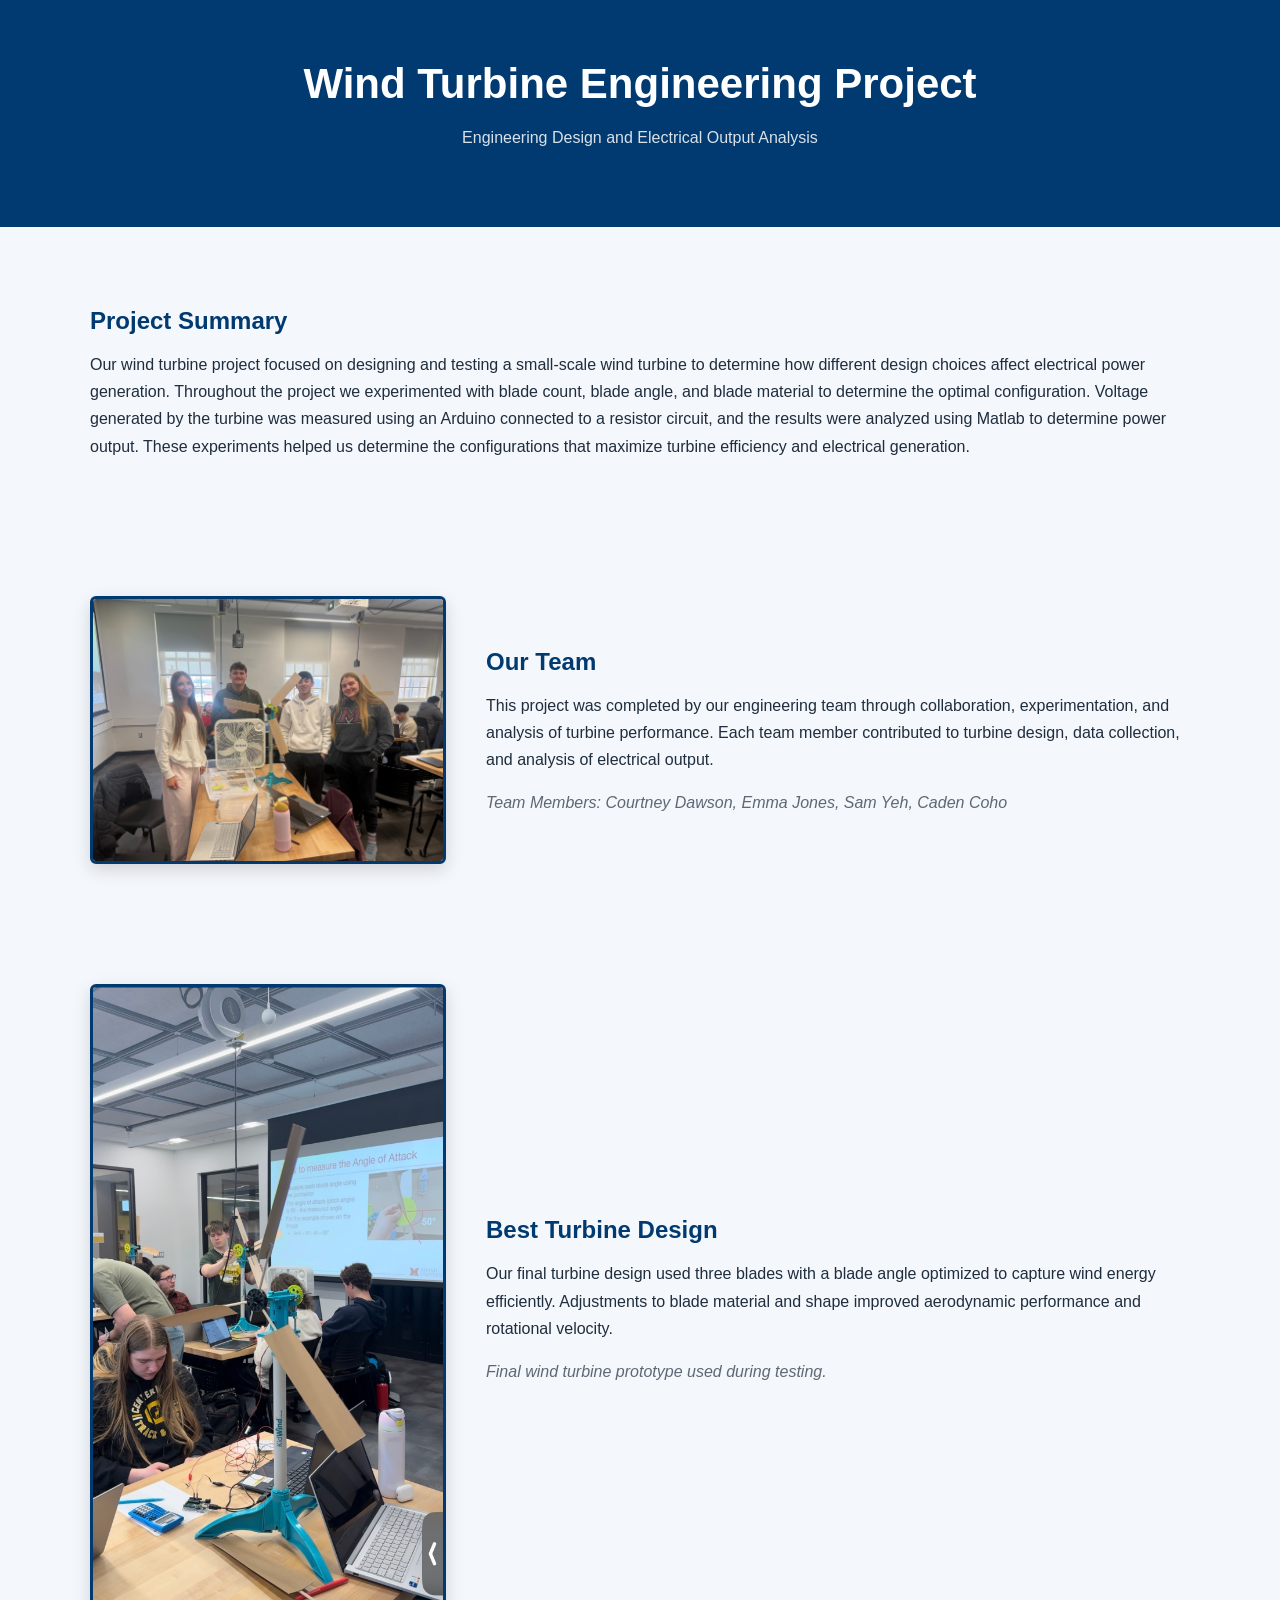
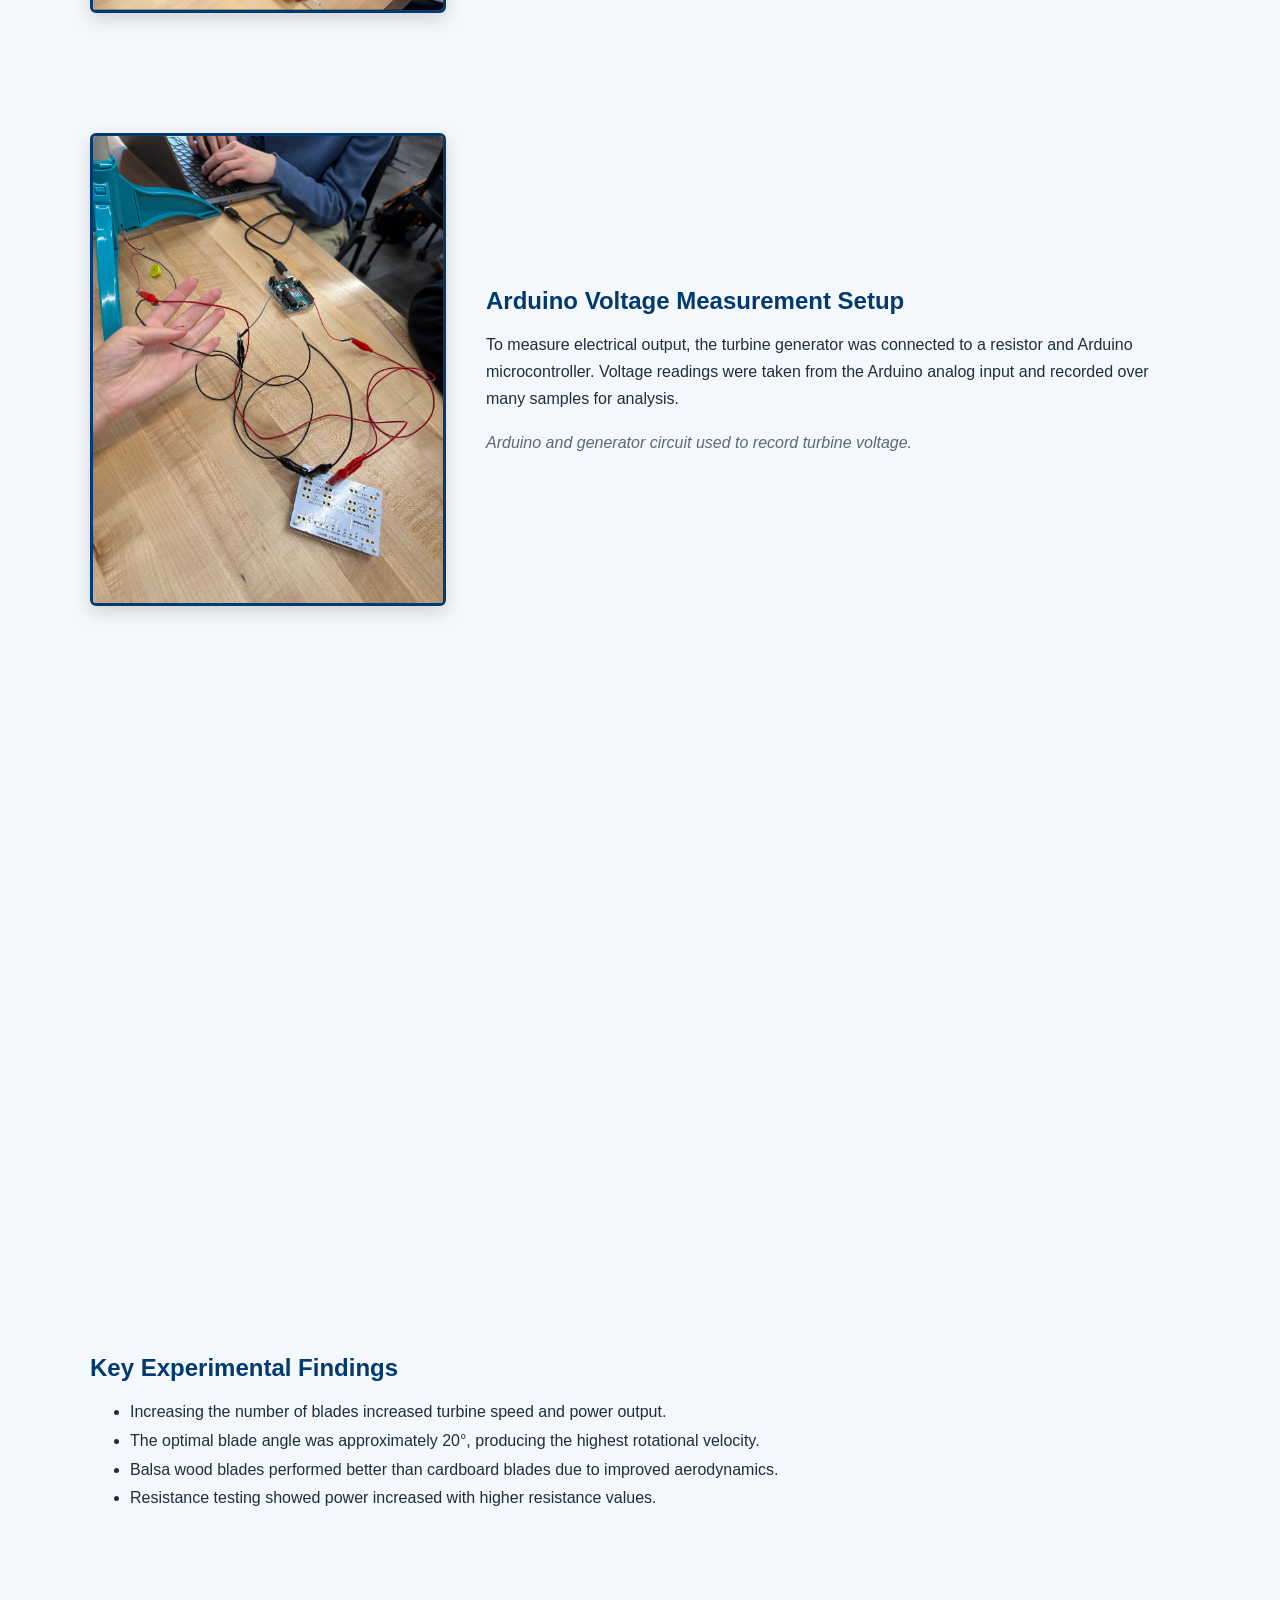
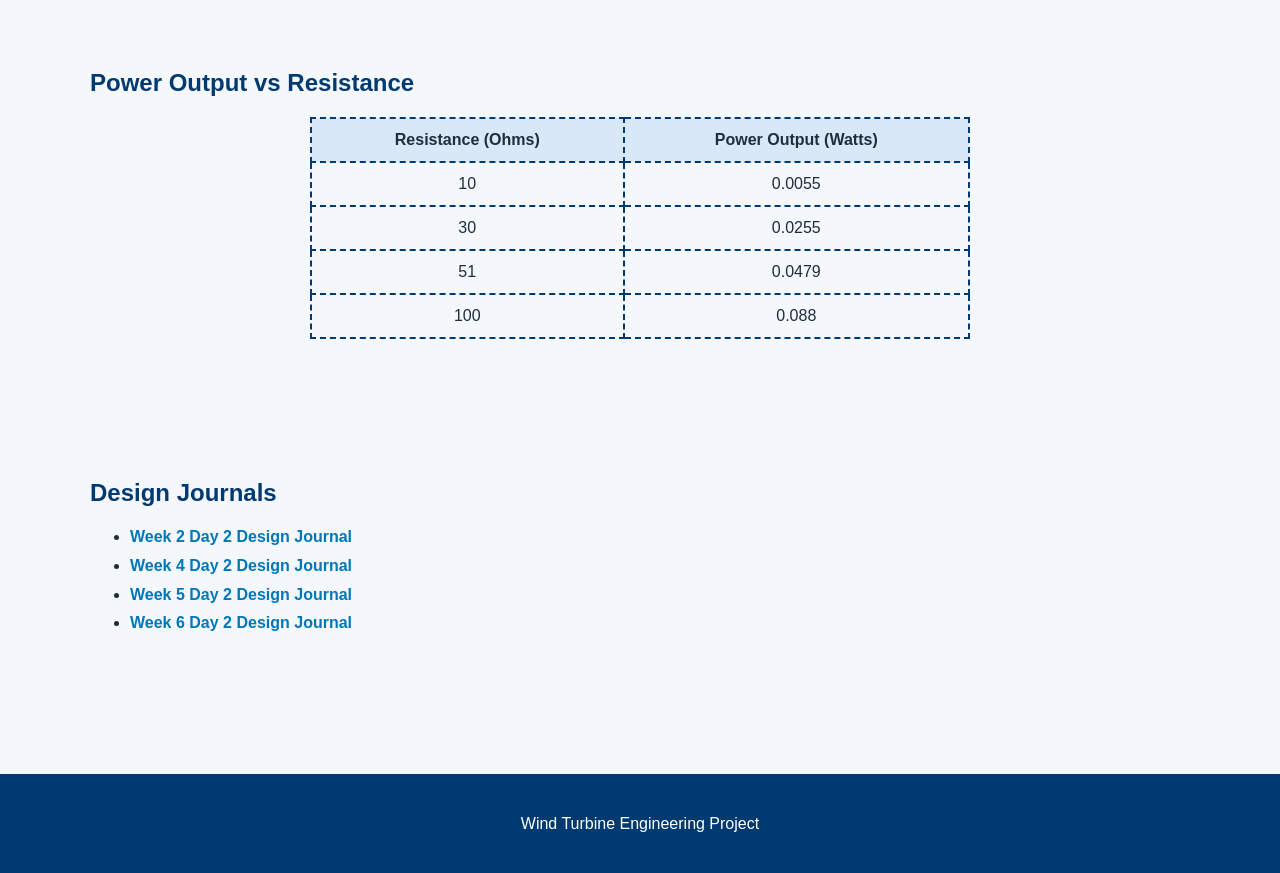
==== index.html @ 46919a98 "initial files" ====
<!DOCTYPE html>
<html>

<head>
<meta charset="UTF-8">
<title>Wind Turbine Engineering Project</title>

<link rel="stylesheet" href="style.css">

<script>
document.addEventListener("DOMContentLoaded", function () {
    const observer = new IntersectionObserver(entries => {
        entries.forEach(entry => {
            if(entry.isIntersecting){
                entry.target.classList.add("show");
            }
        });
    });

    document.querySelectorAll(".fade").forEach(el => observer.observe(el));
});
</script>

</head>

<body>

<header>
<h1>Wind Turbine Engineering Project</h1>
<p class="subtitle">Engineering Design and Electrical Output Analysis</p>
</header>

<section class="fade">

<h2>Project Summary</h2>

<p>
Our wind turbine project focused on designing and testing a small-scale wind turbine to determine how
different design choices affect electrical power generation. Throughout the project we experimented
with blade count, blade angle, and blade material to determine the optimal configuration.

Voltage generated by the turbine was measured using an Arduino connected to a resistor circuit,
and the results were analyzed using Matlab to determine power output. These experiments helped
us determine the configurations that maximize turbine efficiency and electrical generation.
</p>

</section>


<section class="content fade">

<img src="images/groupPhoto.jpg">

<div class="text">

<h2>Our Team</h2>

<p>
This project was completed by our engineering team through collaboration, experimentation,
and analysis of turbine performance. Each team member contributed to turbine design,
data collection, and analysis of electrical output.
</p>

<p class="caption">
Team Members: Courtney Dawson, Emma Jones, Sam Yeh, Caden Coho
</p>

</div>

</section>


<section class="content fade">

<img src="images/turbineDesign.jpg">

<div class="text">

<h2>Best Turbine Design</h2>

<p>
Our final turbine design used three blades with a blade angle optimized to capture wind
energy efficiently. Adjustments to blade material and shape improved aerodynamic
performance and rotational velocity.
</p>

<p class="caption">
Final wind turbine prototype used during testing.
</p>

</div>

</section>


<section class="content fade">

<img src="images/arduinoSetup.jpg">

<div class="text">

<h2>Arduino Voltage Measurement Setup</h2>

<p>
To measure electrical output, the turbine generator was connected to a resistor
and Arduino microcontroller. Voltage readings were taken from the Arduino
analog input and recorded over many samples for analysis.
</p>

<p class="caption">
Arduino and generator circuit used to record turbine voltage.
</p>

</div>

</section>


<section class="content fade">

<img src="images/100ohmGraph.jpg">

<div class="text">

<h2>Voltage Graph (100Ω Resistor)</h2>

<p>
Voltage data collected from the Arduino was exported into Matlab, where
voltage values were plotted and used to calculate electrical power output.
</p>

<p class="caption">
Matlab graph showing voltage output over time.
</p>

</div>

</section>


<section class="fade">

<h2>How Power Was Measured</h2>

<p>
Electrical power output was determined using the equation P = V² / R,
where V is voltage measured by the Arduino and R is the resistance in ohms.
The Matlab program collected hundreds of voltage samples and calculated
the average power produced by the turbine under different loads.
</p>

</section>


<section class="fade">

<h2>Key Experimental Findings</h2>

<ul>
<li>Increasing the number of blades increased turbine speed and power output.</li>
<li>The optimal blade angle was approximately 20°, producing the highest rotational velocity.</li>
<li>Balsa wood blades performed better than cardboard blades due to improved aerodynamics.</li>
<li>Resistance testing showed power increased with higher resistance values.</li>
</ul>

</section>


<section class="fade">

<h2>Power Output vs Resistance</h2>

<table>

<tr>
<th>Resistance (Ohms)</th>
<th>Power Output (Watts)</th>
</tr>

<tr>
<td>10</td>
<td>0.0055</td>
</tr>

<tr>
<td>30</td>
<td>0.0255</td>
</tr>

<tr>
<td>51</td>
<td>0.0479</td>
</tr>

<tr>
<td>100</td>
<td>0.088</td>
</tr>

</table>

</section>


<section class="fade">

<h2>Design Journals</h2>

<ul class="links">

<li><a href="https://docs.google.com/document/d/17DXyozwXg_ZcPBM3tjQRhhYJWCdZGGD9/edit">Week 2 Day 2 Design Journal</a></li>

<li><a href="https://docs.google.com/document/d/1AQGtur_6Gshn73xTKOfvVSmLyWhQVpN_/edit">Week 4 Day 2 Design Journal</a></li>

<li><a href="https://docs.google.com/document/d/1jI0SAjswWoUORRh4mjJxmwqRu-SwBqV4/edit">Week 5 Day 2 Design Journal</a></li>

<li><a href="https://docs.google.com/document/d/1A6pc7gfY2SaaCiGwe5ga8tLrhDIPPXIB/edit">Week 6 Day 2 Design Journal</a></li>

</ul>

</section>


<footer>
<p>Wind Turbine Engineering Project</p>
</footer>

</body>
</html>
---- style.css ----
html{
scroll-behavior:smooth;
}

body{

font-family: Arial, Helvetica, sans-serif;

margin:0;

background:#f4f7fb;

color:#1f2d3d;

}


header{

background:#003a70;

color:white;

text-align:center;

padding:60px 20px;

}

.subtitle{
opacity:0.85;
}


section{

max-width:1100px;

margin:auto;

padding:60px 20px;

}


h1{
margin:0;
font-size:42px;
}

h2{

color:#003a70;

margin-bottom:15px;

}

p{
line-height:1.7;
}


.content{

display:flex;

align-items:center;

gap:40px;

}


.content img{

width:350px;

border-radius:6px;

box-shadow:0 6px 18px rgba(0,0,0,0.15);

}


.text{
flex:1;
}


.caption{

font-style:italic;

opacity:0.7;

margin-top:10px;

}


table{

width:60%;

margin:auto;

border-collapse:collapse;

margin-top:20px;

}


th,td{

border:2px dashed #003a70;

padding:12px;

text-align:center;

}


th{

background:#d9e8f7;

}


ul{

line-height:1.8;

}


.links a{

color:#0077b6;

text-decoration:none;

font-weight:bold;

}

.links a:hover{

text-decoration:underline;

}


footer{

background:#003a70;

color:white;

text-align:center;

padding:20px;

margin-top:60px;

}


/* Scroll Animations */

.fade{

opacity:0;

transform:translateY(40px);

transition:all 1s ease;

}

.show{

opacity:1;

transform:translateY(0);

}
.content img{

width:350px;

border-radius:6px;

border:3px solid #003a70;

box-shadow:0 6px 18px rgba(0,0,0,0.15);

}
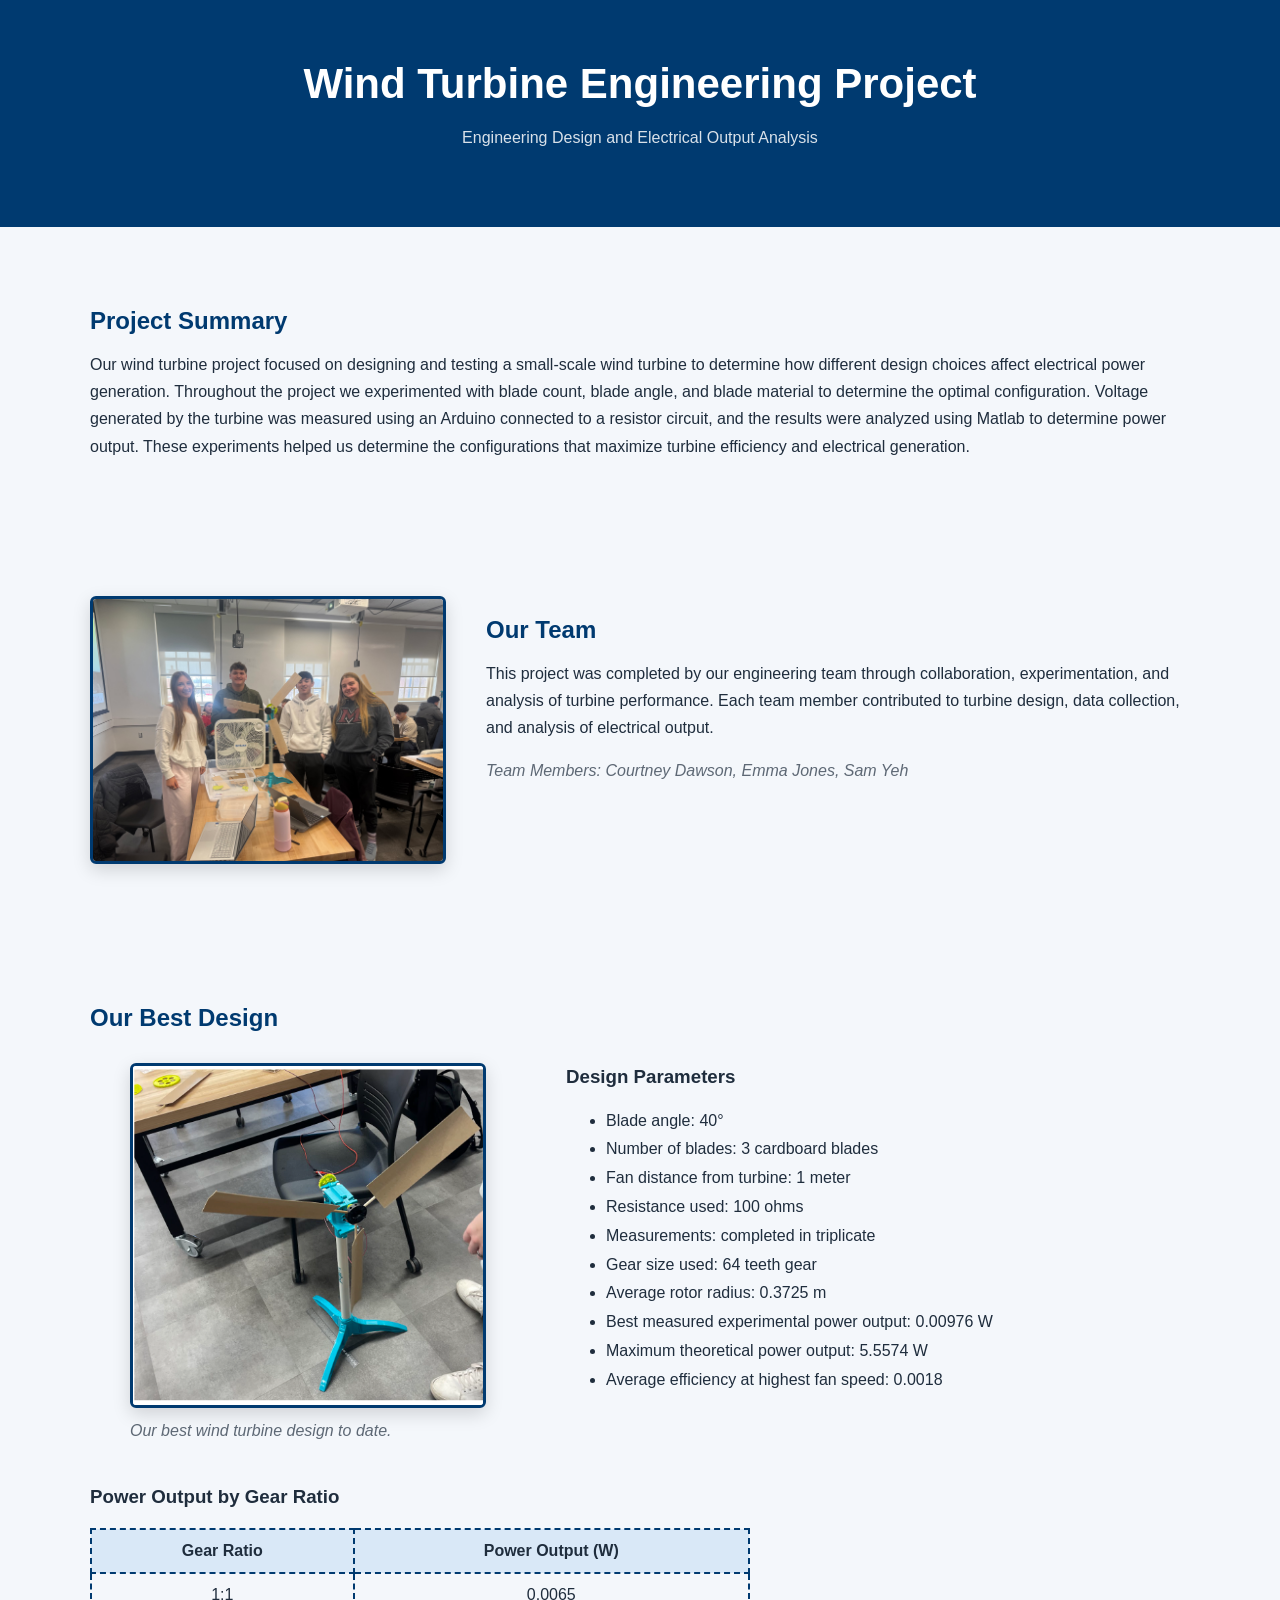
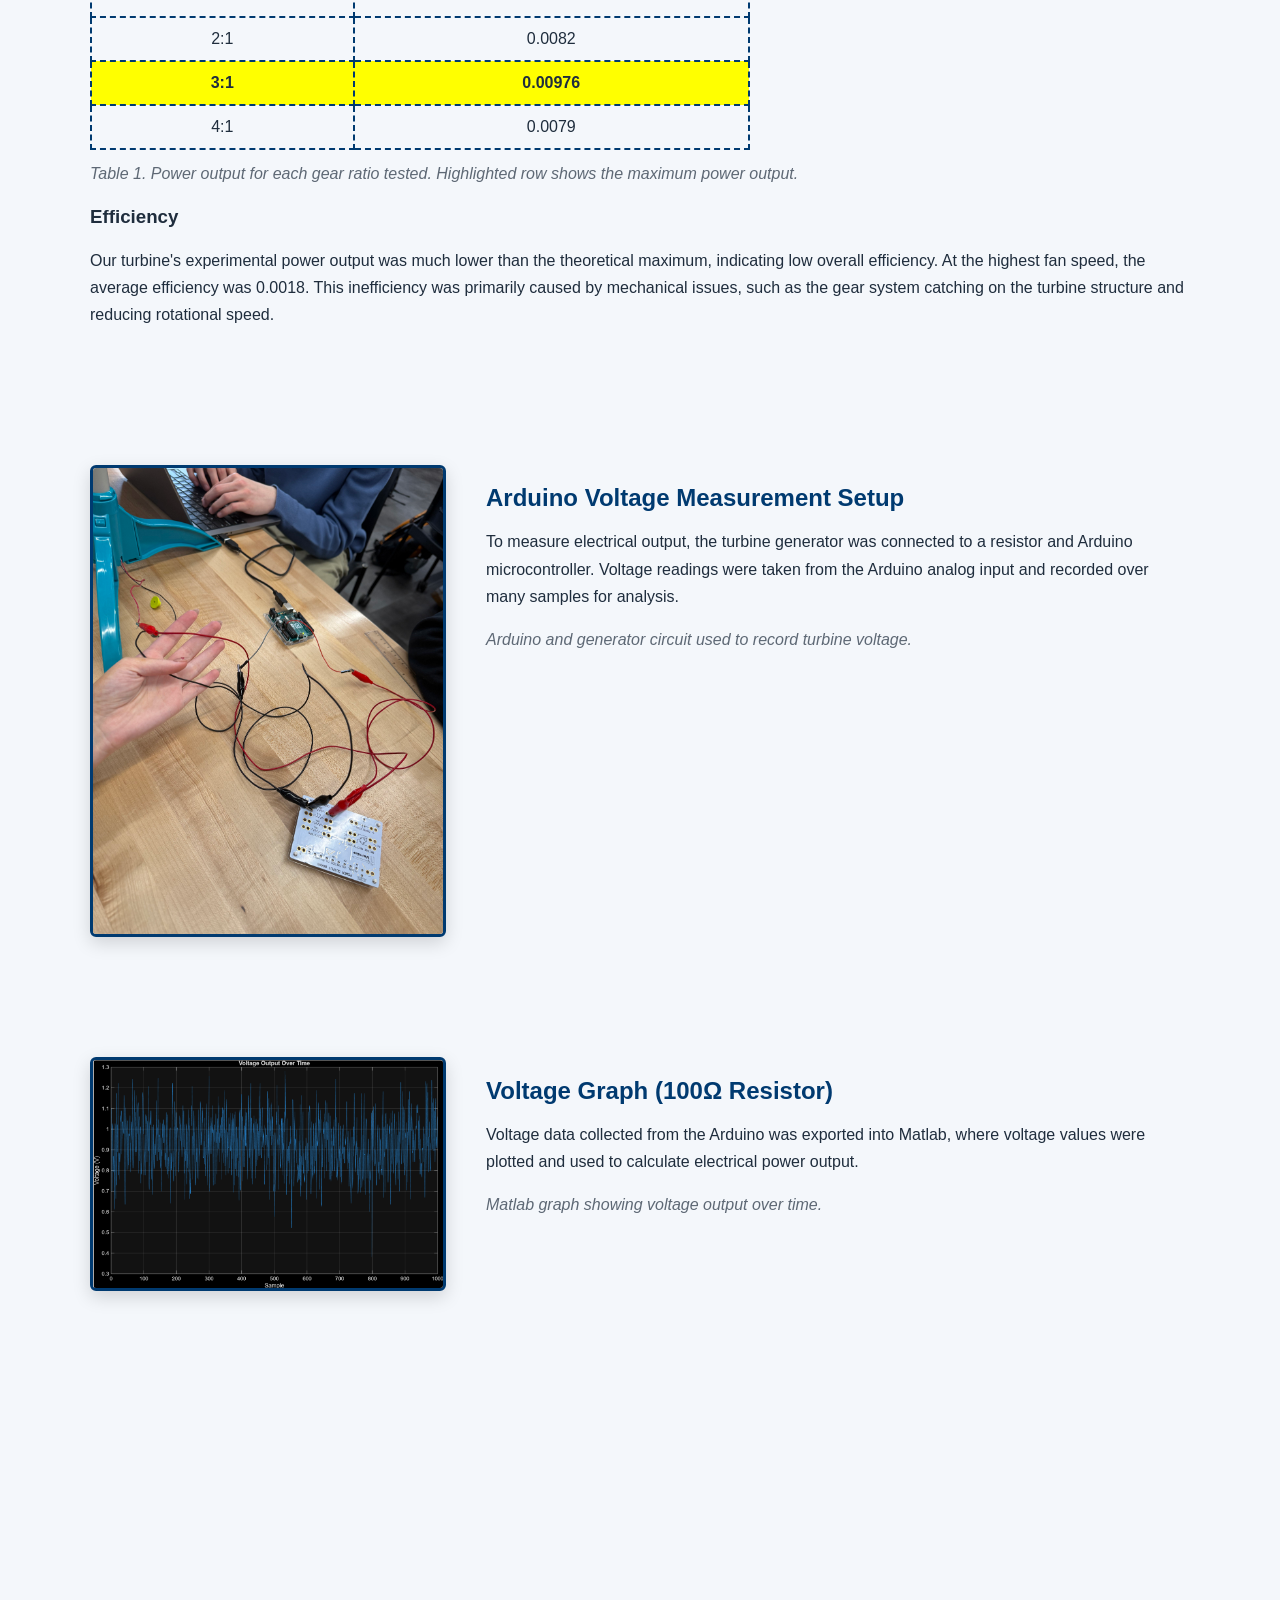
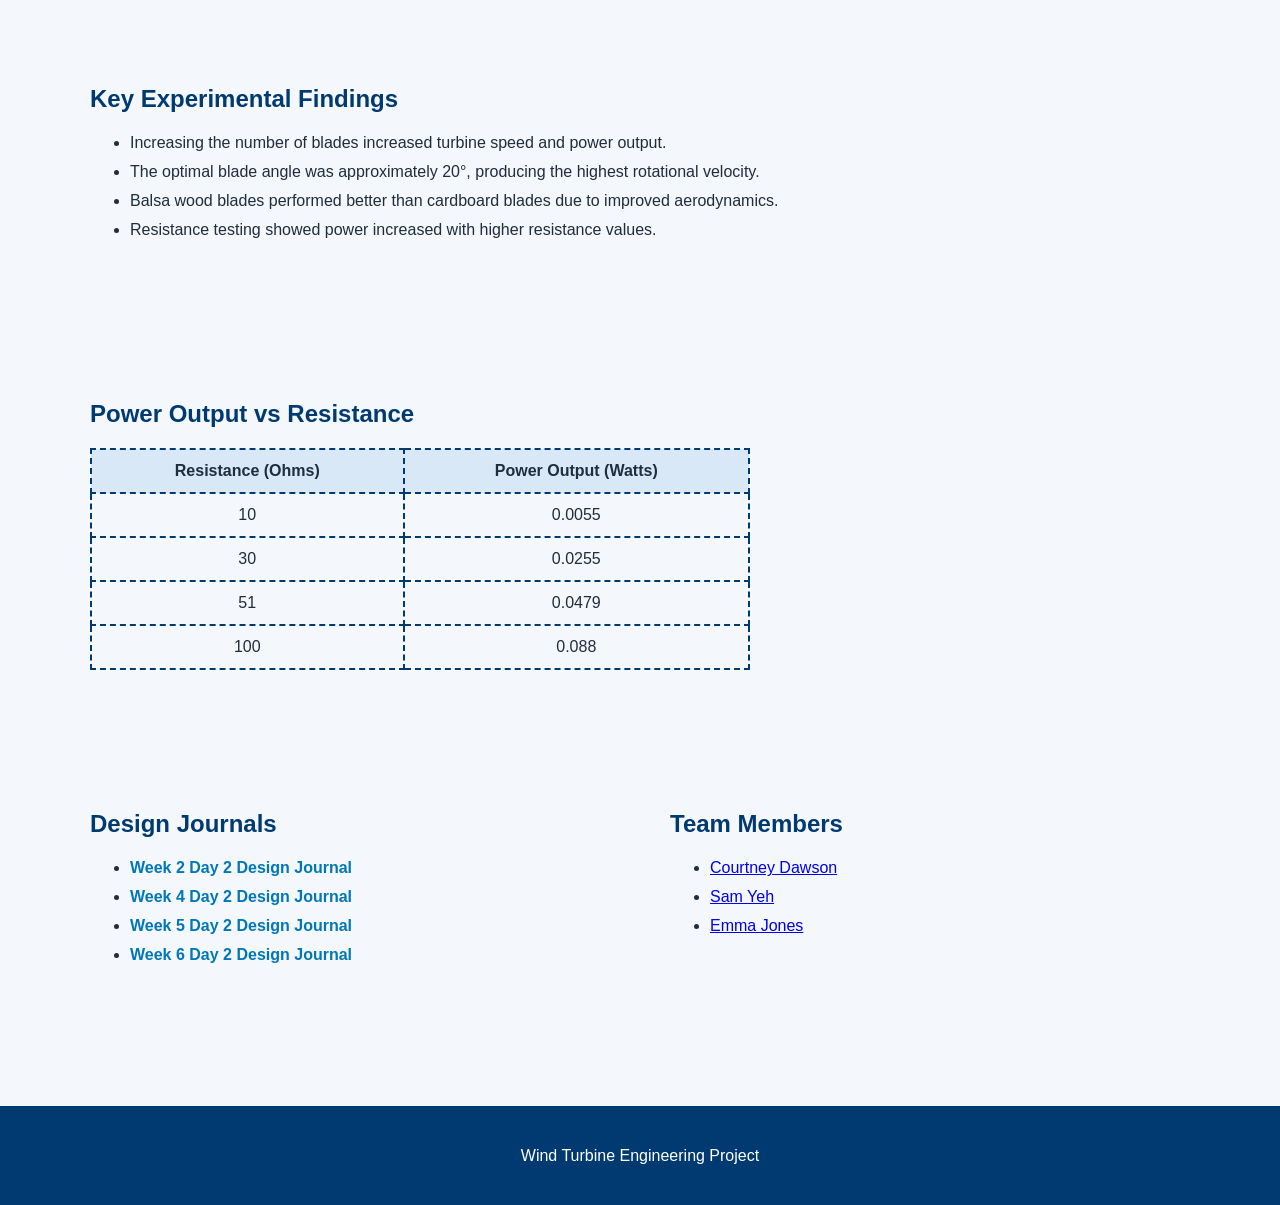
==== commit d51ccf06: "team bios and best design" ====
--- a/index.html
+++ b/index.html
@@ -62,34 +62,85 @@
 </p>
 
 <p class="caption">
-Team Members: Courtney Dawson, Emma Jones, Sam Yeh, Caden Coho
-</p>
-
-</div>
-
-</section>
-
-
-<section class="content fade">
-
-<img src="images/turbineDesign.jpg">
-
-<div class="text">
-
-<h2>Best Turbine Design</h2>
-
-<p>
-Our final turbine design used three blades with a blade angle optimized to capture wind
-energy efficiently. Adjustments to blade material and shape improved aerodynamic
-performance and rotational velocity.
-</p>
-
-<p class="caption">
-Final wind turbine prototype used during testing.
-</p>
-
-</div>
-
+Team Members: Courtney Dawson, Emma Jones, Sam Yeh
+</p>
+
+</div>
+
+</section>
+
+
+<section id="best-design" class="fade">
+  <h2>Our Best Design</h2>
+
+  <div class="content">
+    <figure>
+      <img
+        src="images/best-design.jpg"
+        alt="Our best wind turbine design showing the final blade and gear configuration"
+      >
+      <figcaption class="caption">Our best wind turbine design to date.</figcaption>
+    </figure>
+
+    <div class="text">
+      <h3>Design Parameters</h3>
+      <ul>
+        <li>Blade angle: 40&deg;</li>
+        <li>Number of blades: 3 cardboard blades</li>
+        <li>Fan distance from turbine: 1 meter</li>
+        <li>Resistance used: 100 ohms</li>
+        <li>Measurements: completed in triplicate</li>
+        <li>Gear size used: 64 teeth gear</li>
+        <li>Average rotor radius: 0.3725 m</li>
+        <li>Best measured experimental power output: 0.00976 W</li>
+        <li>Maximum theoretical power output: 5.5574 W</li>
+        <li>Average efficiency at highest fan speed: 0.0018</li>
+      </ul>
+    </div>
+  </div>
+
+  <div class="full-width">
+    <h3>Power Output by Gear Ratio</h3>
+
+    <table>
+      <thead>
+        <tr>
+          <th>Gear Ratio</th>
+          <th>Power Output (W)</th>
+        </tr>
+      </thead>
+      <tbody>
+        <tr>
+          <td>1:1</td>
+          <td>0.0065</td>
+        </tr>
+        <tr>
+          <td>2:1</td>
+          <td>0.0082</td>
+        </tr>
+        <tr class="highlight">
+          <td>3:1</td>
+          <td>0.00976</td>
+        </tr>
+        <tr>
+          <td>4:1</td>
+          <td>0.0079</td>
+        </tr>
+      </tbody>
+    </table>
+
+    <p class="caption">
+      Table 1. Power output for each gear ratio tested. Highlighted row shows the maximum power output.
+    </p>
+
+    <h3>Efficiency</h3>
+    <p>
+      Our turbine's experimental power output was much lower than the theoretical maximum,
+      indicating low overall efficiency. At the highest fan speed, the average efficiency
+      was 0.0018. This inefficiency was primarily caused by mechanical issues, such as the
+      gear system catching on the turbine structure and reducing rotational speed.
+    </p>
+  </div>
 </section>
 
 
@@ -202,21 +253,26 @@
 </section>
 
 
-<section class="fade">
-
+<section class="fade" style="display: flex; gap: 60px;">
+
+<div style="flex: 1;">
 <h2>Design Journals</h2>
-
 <ul class="links">
-
 <li><a href="https://docs.google.com/document/d/17DXyozwXg_ZcPBM3tjQRhhYJWCdZGGD9/edit">Week 2 Day 2 Design Journal</a></li>
-
 <li><a href="https://docs.google.com/document/d/1AQGtur_6Gshn73xTKOfvVSmLyWhQVpN_/edit">Week 4 Day 2 Design Journal</a></li>
-
 <li><a href="https://docs.google.com/document/d/1jI0SAjswWoUORRh4mjJxmwqRu-SwBqV4/edit">Week 5 Day 2 Design Journal</a></li>
-
 <li><a href="https://docs.google.com/document/d/1A6pc7gfY2SaaCiGwe5ga8tLrhDIPPXIB/edit">Week 6 Day 2 Design Journal</a></li>
-
 </ul>
+</div>
+
+<div style="flex: 1;">
+<h2>Team Members</h2>
+<ul>
+<li><a href="courtney-dawson.html">Courtney Dawson</a></li>
+<li><a href="sam-yeh.html">Sam Yeh</a></li>
+<li><a href="emma-jones.html">Emma Jones</a></li>
+</ul>
+</div>
 
 </section>
 
@@ -226,4 +282,4 @@
 </footer>
 
 </body>
-</html>+</html>
--- a/style.css
+++ b/style.css
@@ -3,45 +3,28 @@
 }
 
 body{
-
 font-family: Arial, Helvetica, sans-serif;
-
 margin:0;
-
 background:#f4f7fb;
-
 color:#1f2d3d;
-
 }
 
-
 header{
-
 background:#003a70;
-
 color:white;
-
 text-align:center;
-
 padding:60px 20px;
-
 }
 
 .subtitle{
 opacity:0.85;
 }
 
-
 section{
-
 max-width:1100px;
-
 margin:auto;
-
 padding:60px 20px;
-
 }
-
 
 h1{
 margin:0;
@@ -49,153 +32,107 @@
 }
 
 h2{
-
 color:#003a70;
-
 margin-bottom:15px;
-
 }
 
 p{
 line-height:1.7;
 }
 
-
+/* FLEX ROW */
 .content{
-
 display:flex;
-
-align-items:center;
-
+align-items:flex-start; /* aligns top instead of center */
 gap:40px;
-
 }
 
-
+/* IMAGE */
 .content img{
-
 width:350px;
-
 border-radius:6px;
-
+border:3px solid #003a70;
 box-shadow:0 6px 18px rgba(0,0,0,0.15);
-
 }
 
-
+/* TEXT SIDE */
 .text{
 flex:1;
 }
 
-
 .caption{
-
 font-style:italic;
-
 opacity:0.7;
-
 margin-top:10px;
-
 }
 
-
+/* ===== TABLE FIX ===== */
 table{
-
 width:60%;
-
-margin:auto;
-
+margin-top:20px;
 border-collapse:collapse;
 
-margin-top:20px;
-
+/* KEY FIX */
+margin-left:0;     /* left align */
+margin-right:auto; /* prevents centering */
 }
 
-
 th,td{
-
 border:2px dashed #003a70;
-
 padding:12px;
-
 text-align:center;
-
 }
 
-
 th{
-
 background:#d9e8f7;
-
 }
 
-
-ul{
-
-line-height:1.8;
-
+/* Highlight row */
+.highlight{
+background-color:yellow;
+font-weight:bold;
 }
 
+/* FULL WIDTH SECTION UNDER IMAGE */
+.full-width{
+margin-top:30px;
+width:100%;
+}
 
+/* LISTS */
+ul{
+line-height:1.8;
+}
+
+/* LINKS */
 .links a{
-
 color:#0077b6;
-
 text-decoration:none;
-
 font-weight:bold;
-
+font-family:inherit;
 }
 
 .links a:hover{
-
 text-decoration:underline;
-
 }
 
-
+/* FOOTER */
 footer{
-
 background:#003a70;
-
 color:white;
-
 text-align:center;
-
 padding:20px;
-
 margin-top:60px;
-
 }
 
-
 /* Scroll Animations */
-
 .fade{
-
 opacity:0;
-
 transform:translateY(40px);
-
 transition:all 1s ease;
-
 }
 
 .show{
-
 opacity:1;
-
 transform:translateY(0);
-
 }
-.content img{
-
-width:350px;
-
-border-radius:6px;
-
-border:3px solid #003a70;
-
-box-shadow:0 6px 18px rgba(0,0,0,0.15);
-
-}
